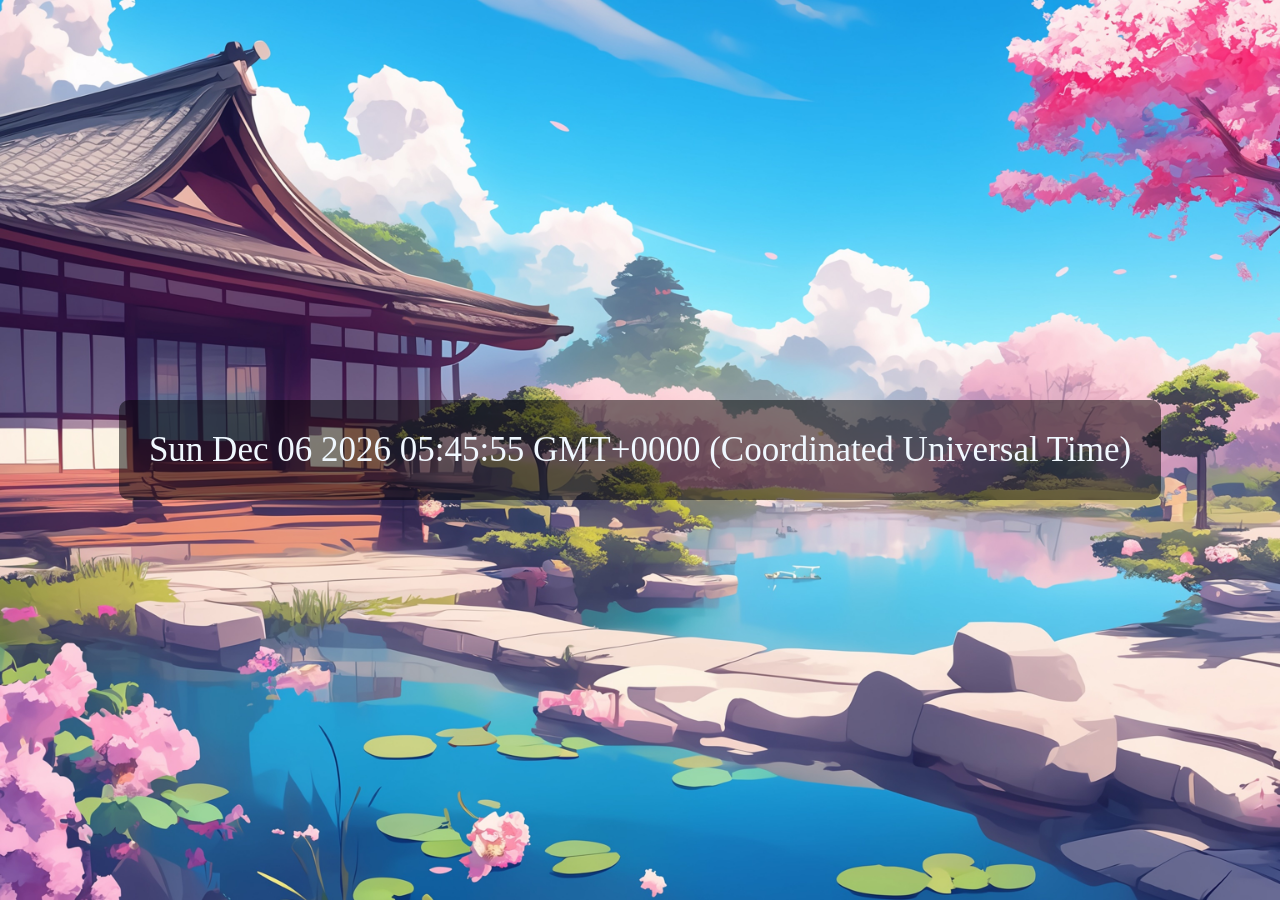
==== index.html @ 32a79fe8 "Add files via upload" ====
<!DOCTYPE html>
<html lang="en">
<head>
    <meta charset="UTF-8">
    <meta name="viewport" content="width=device-width, initial-scale=1.0">
    <title>CLOCK</title>
    <link rel="stylesheet" href="/css/style.css">
</head>
<body>
    <div id="clock"></div>
    <script src="js/Time_Live.js"></script>
</body>
</html>
---- css/style.css ----
body{
    background: url('/assets/images/backiee-302167.jpg');
    background-size: cover;
    background-repeat: no-repeat;
    display: flex;
    height: 100vh;
    align-items: center;
    justify-content: center;
    margin: 0;
}
#clock{
    font-size: 35px;
    border-radius: 10px;
    background-color: rgba(0, 0, 0, 0.5);
    color: aliceblue;
    padding: 30px;
}
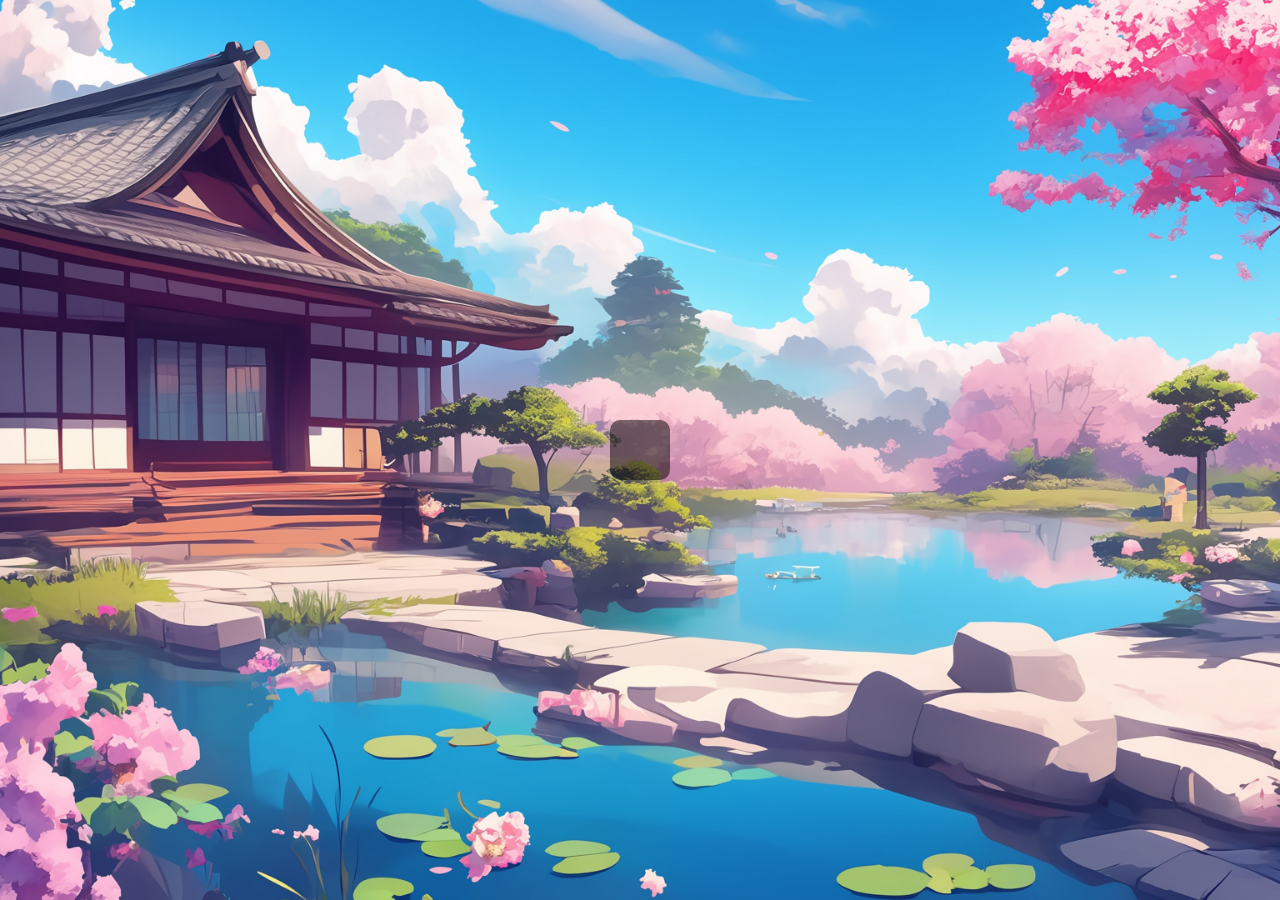
==== commit eb94d9bc: "Update index.html" ====
--- a/index.html
+++ b/index.html
@@ -10,4 +10,4 @@
     <div id="clock"></div>
     <script src="js/Time_Live.js"></script>
 </body>
-</html>+</html>
